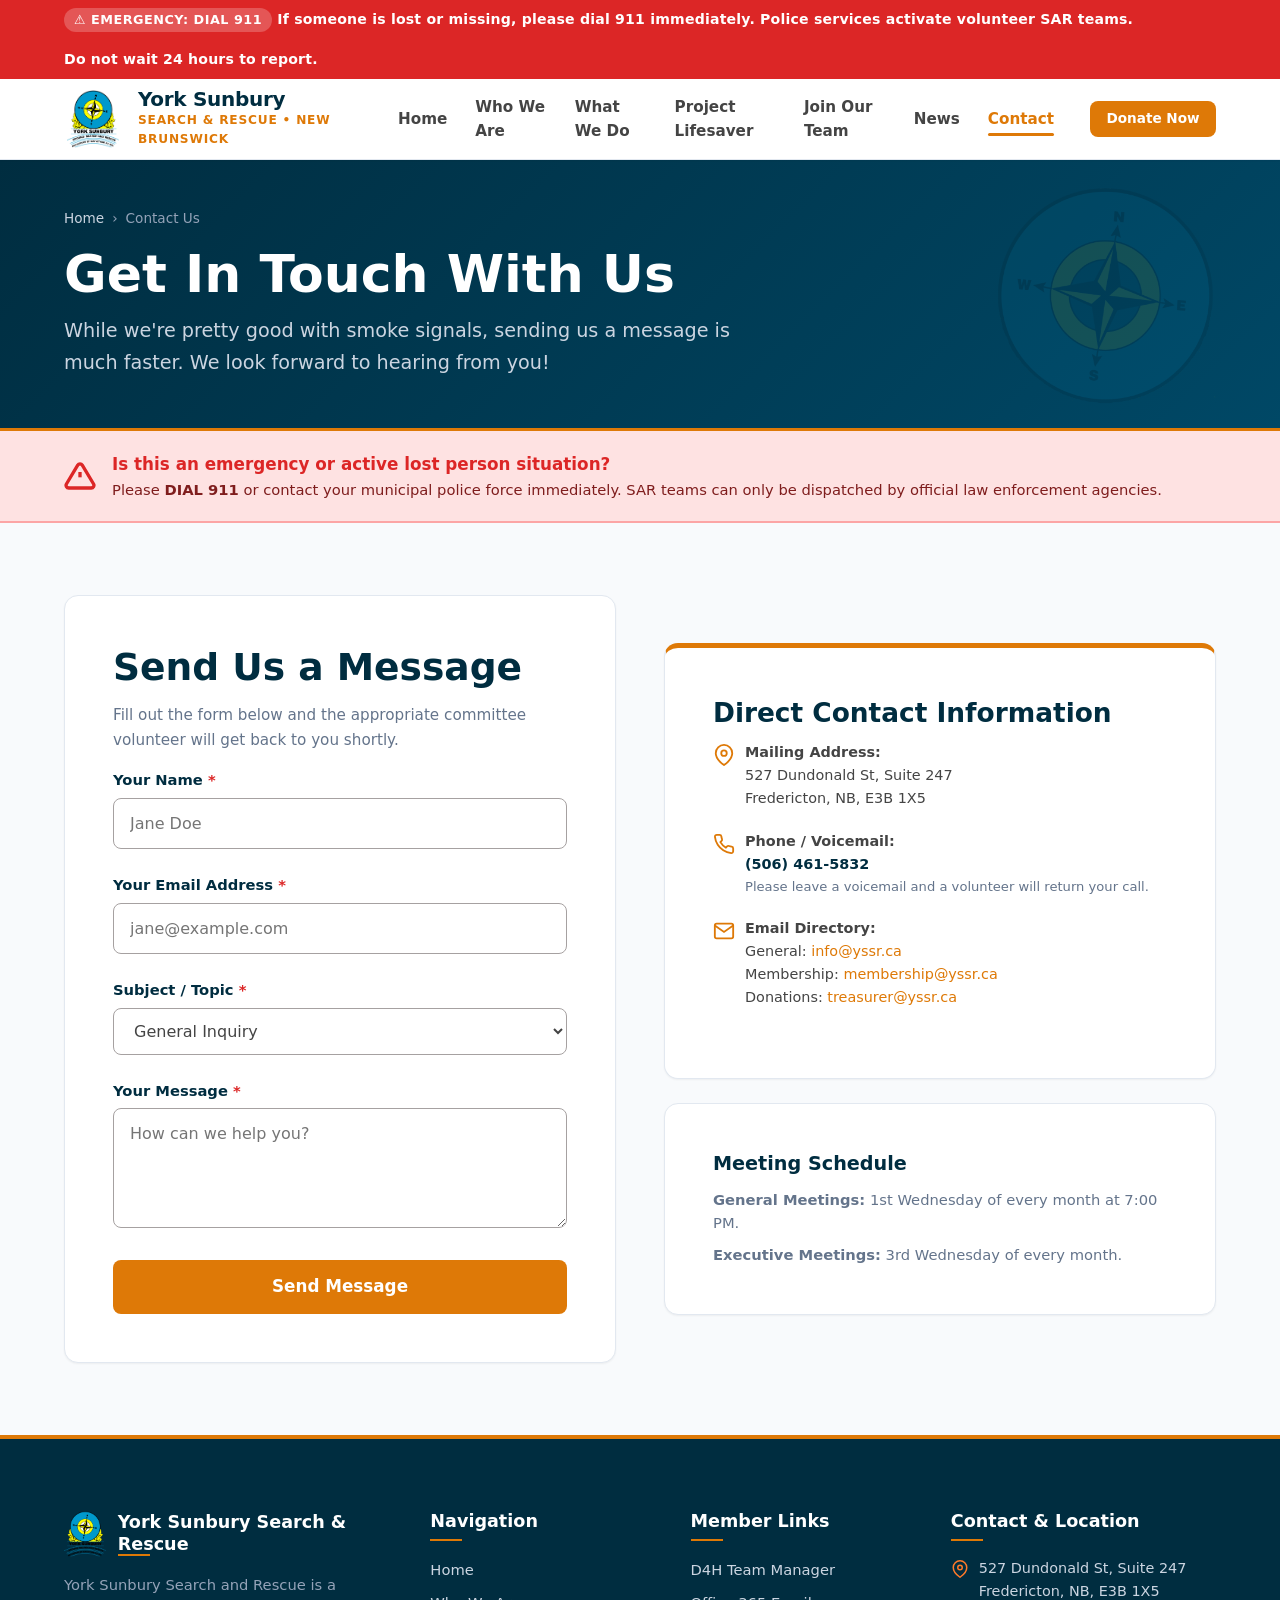
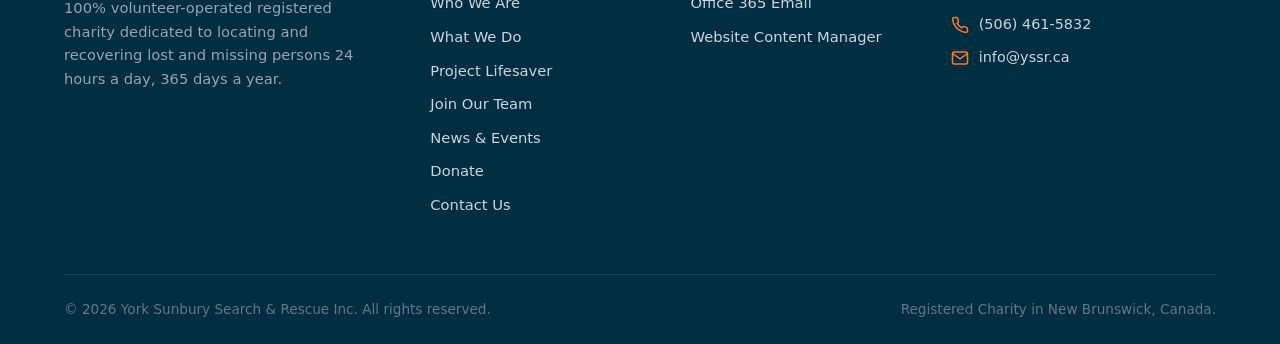
==== contact.html @ ed3f0718 "initial commit" ====
<!DOCTYPE html>
<html lang="en">
<head>
  <meta charset="UTF-8">
  <meta name="viewport" content="width=device-width, initial-scale=1.0">
  <title>Contact Us | York Sunbury Search and Rescue (YSSR)</title>
  <meta name="description" content="Contact York Sunbury Search and Rescue for membership, community presentations, Project Lifesaver inquiries, or general non-emergency questions.">
  <link rel="icon" type="image/svg+xml" href="assets/images/favicon.ico">
  <link rel="stylesheet" href="css/styles.css">
</head>
<body>
  <a href="#main-content" class="skip-to-content">Skip to main content</a>

  <!-- Emergency 911 Bar -->
  <aside class="emergency-banner" aria-label="Emergency Notice" id="emergency-info">
    <div class="container">
      <div>
        <span class="emergency-pill">&#9888; EMERGENCY: DIAL 911</span>
        <span>If someone is lost or missing, please dial 911 immediately. Police services activate volunteer SAR teams.</span>
      </div>
      <div>
        <strong>Do not wait 24 hours to report.</strong>
      </div>
    </div>
  </aside>

  <!-- Main Header & Navigation -->
  <header class="site-header">
    <div class="container header-inner">
      <a href="index.html" class="brand-identity">
        <img src="assets/images/logo.png" alt="York Sunbury Search and Rescue Crest" class="brand-logo-img">
        <div class="brand-titles">
          <span class="brand-name">York Sunbury</span>
          <span class="brand-sub">Search &amp; Rescue • New Brunswick</span>
        </div>
      </a>

      <nav class="main-nav" aria-label="Primary Navigation">
        <button type="button" class="mobile-nav-toggle" id="mobileNavToggle" aria-expanded="false" aria-label="Toggle navigation menu">
          <svg viewBox="0 0 24 24" fill="none" stroke="currentColor" stroke-width="2.5" stroke-linecap="round"><line x1="3" y1="12" x2="21" y2="12"/><line x1="3" y1="6" x2="21" y2="6"/><line x1="3" y1="18" x2="21" y2="18"/></svg>
        </button>

        <ul class="nav-links" id="mainNavLinks">
          <li><a href="index.html">Home</a></li>
          <li><a href="about.html">Who We Are</a></li>
          <li><a href="services.html">What We Do</a></li>
          <li><a href="project-lifesaver.html">Project Lifesaver</a></li>
          <li><a href="join.html">Join Our Team</a></li>
          <li><a href="news.html">News</a></li>
          <li><a href="contact.html" class="active">Contact</a></li>
        </ul>
      </nav>

      <div class="nav-actions">
        <a href="donate.html" class="btn btn-primary btn-sm">Donate Now</a>
      </div>
    </div>
  </header>

  <main id="main-content">
    <section class="page-hero">
      <div class="container">
        <nav class="breadcrumb" aria-label="Breadcrumb">
          <a href="index.html">Home</a> &rsaquo; <span>Contact Us</span>
        </nav>
        <h1>Get In Touch With Us</h1>
        <p class="lead">
          While we're pretty good with smoke signals, sending us a message is much faster. We look forward to hearing from you!
        </p>
      </div>
    </section>

    <!-- Emergency Reminder Banner -->
    <section style="background-color: var(--color-danger-bg); border-bottom: 2px solid #fca5a5; padding: 1.25rem 0;">
      <div class="container" style="display:flex; align-items:center; gap: 1rem;">
        <svg viewBox="0 0 24 24" fill="none" stroke="currentColor" stroke-width="2.5" style="width: 32px; height: 32px; color: var(--color-danger-red); flex-shrink: 0;"><path d="M10.29 3.86L1.82 18a2 2 0 0 0 1.71 3h16.94a2 2 0 0 0 1.71-3L13.71 3.86a2 2 0 0 0-3.42 0z"/><line x1="12" y1="9" x2="12" y2="13"/><line x1="12" y1="17" x2="12.01" y2="17"/></svg>
        <div>
          <strong style="color: var(--color-danger-red); font-size: 1.05rem;">Is this an emergency or active lost person situation?</strong>
          <p style="font-size: 0.92rem; color: #7f1d1d; margin-bottom: 0;">
            Please <strong>DIAL 911</strong> or contact your municipal police force immediately. SAR teams can only be dispatched by official law enforcement agencies.
          </p>
        </div>
      </div>
    </section>

    <!-- Contact Form & Info Grid -->
    <section class="section">
      <div class="container">
        <div class="spotlight-grid">
          <!-- Interactive Form -->
          <div>
            <div class="content-card" style="margin-bottom: 0;">
              <h2>Send Us a Message</h2>
              <p style="color: var(--color-text-muted); font-size: 0.95rem;">
                Fill out the form below and the appropriate committee volunteer will get back to you shortly.
              </p>

              <form id="contactForm" novalidate>
                <div class="form-group">
                  <label for="contactName" class="form-label">Your Name <span style="color: var(--color-danger-red);">*</span></label>
                  <input type="text" id="contactName" class="form-control" required placeholder="Jane Doe">
                </div>

                <div class="form-group">
                  <label for="contactEmail" class="form-label">Your Email Address <span style="color: var(--color-danger-red);">*</span></label>
                  <input type="email" id="contactEmail" class="form-control" required placeholder="jane@example.com">
                </div>

                <div class="form-group">
                  <label for="contactSubject" class="form-label">Subject / Topic <span style="color: var(--color-danger-red);">*</span></label>
                  <select id="contactSubject" class="form-control" required>
                    <option value="General Inquiry">General Inquiry</option>
                    <option value="Membership & Volunteering">Membership &amp; Volunteering</option>
                    <option value="Project Lifesaver">Project Lifesaver</option>
                    <option value="AdventureSmart / School Presentation">AdventureSmart / School Presentation</option>
                    <option value="Donation / Sponsorship">Donation / Corporate Sponsorship</option>
                    <option value="Media & Press">Media &amp; Press</option>
                  </select>
                </div>

                <div class="form-group">
                  <label for="contactMessage" class="form-label">Your Message <span style="color: var(--color-danger-red);">*</span></label>
                  <textarea id="contactMessage" class="form-control" required placeholder="How can we help you?"></textarea>
                </div>

                <button type="submit" class="btn btn-primary btn-lg" style="width: 100%;">
                  Send Message
                </button>

                <div id="formFeedback"></div>
              </form>
            </div>
          </div>

          <!-- Contact Information & Coordinates -->
          <div>
            <div class="content-card" style="border-top: 5px solid var(--color-sar-orange); margin-bottom: 1.5rem;">
              <h3>Direct Contact Information</h3>
              
              <div class="footer-contact-item" style="color: var(--color-text-main); margin-bottom: 1.25rem;">
                <svg viewBox="0 0 24 24" fill="none" stroke="currentColor" stroke-width="2" style="width: 22px; height: 22px; color: var(--color-sar-orange);"><path d="M21 10c0 7-9 13-9 13s-9-6-9-13a9 9 0 0 1 18 0z"/><circle cx="12" cy="10" r="3"/></svg>
                <div>
                  <strong>Mailing Address:</strong>
                  <div>527 Dundonald St, Suite 247</div>
                  <div>Fredericton, NB, E3B 1X5</div>
                </div>
              </div>

              <div class="footer-contact-item" style="color: var(--color-text-main); margin-bottom: 1.25rem;">
                <svg viewBox="0 0 24 24" fill="none" stroke="currentColor" stroke-width="2" style="width: 22px; height: 22px; color: var(--color-sar-orange);"><path d="M22 16.92v3a2 2 0 0 1-2.18 2 19.79 19.79 0 0 1-8.63-3.07 19.5 19.5 0 0 1-6-6 19.79 19.79 0 0 1-3.07-8.67A2 2 0 0 1 4.11 2h3a2 2 0 0 1 2 1.72 12.84 12.84 0 0 0 .7 2.81 2 2 0 0 1-.45 2.11L8.09 9.91a16 16 0 0 0 6 6l1.27-1.27a2 2 0 0 1 2.11-.45 12.84 12.84 0 0 0 2.81.7A2 2 0 0 1 22 16.92z"/></svg>
                <div>
                  <strong>Phone / Voicemail:</strong>
                  <div><a href="tel:5064615832" style="color: var(--color-navy-dark); font-weight: 700;">(506) 461-5832</a></div>
                  <div style="font-size: 0.82rem; color: var(--color-text-muted);">Please leave a voicemail and a volunteer will return your call.</div>
                </div>
              </div>

              <div class="footer-contact-item" style="color: var(--color-text-main); margin-bottom: 1.25rem;">
                <svg viewBox="0 0 24 24" fill="none" stroke="currentColor" stroke-width="2" style="width: 22px; height: 22px; color: var(--color-sar-orange);"><path d="M4 4h16c1.1 0 2 .9 2 2v12c0 1.1-.9 2-2 2H4c-1.1 0-2-.9-2-2V6c0-1.1.9-2 2-2z"/><polyline points="22,6 12,13 2,6"/></svg>
                <div>
                  <strong>Email Directory:</strong>
                  <div>General: <a href="mailto:info@yssr.ca">info@yssr.ca</a></div>
                  <div>Membership: <a href="mailto:membership@yssr.ca">membership@yssr.ca</a></div>
                  <div>Donations: <a href="mailto:treasurer@yssr.ca">treasurer@yssr.ca</a></div>
                </div>
              </div>
            </div>

            <!-- Team Meetings Box -->
            <div class="content-card" style="margin-bottom: 0;">
              <h4>Meeting Schedule</h4>
              <p style="font-size:0.92rem; color:var(--color-text-muted); margin-bottom:0.5rem;">
                <strong>General Meetings:</strong> 1st Wednesday of every month at 7:00 PM.
              </p>
              <p style="font-size:0.92rem; color:var(--color-text-muted); margin-bottom:0;">
                <strong>Executive Meetings:</strong> 3rd Wednesday of every month.
              </p>
            </div>
          </div>
        </div>
      </div>
    </section>
  </main>

  <!-- Site Footer -->
  <footer class="site-footer">
    <div class="container">
      <div class="footer-grid">
        <div class="footer-col">
          <div style="display:flex; align-items:center; gap: 12px; margin-bottom: 1rem;">
            <img src="assets/images/logo.png" alt="YSSR" style="width: 46px; height: 46px; object-fit: contain;">
            <h4 style="margin: 0; padding: 0;">York Sunbury Search & Rescue</h4>
          </div>
          <p class="footer-brand-bio">
            York Sunbury Search and Rescue is a 100% volunteer-operated registered charity dedicated to locating and recovering lost and missing persons 24 hours a day, 365 days a year.
          </p>
        </div>

        <div class="footer-col">
          <h4>Navigation</h4>
          <ul>
            <li><a href="index.html">Home</a></li>
            <li><a href="about.html">Who We Are</a></li>
            <li><a href="services.html">What We Do</a></li>
            <li><a href="project-lifesaver.html">Project Lifesaver</a></li>
            <li><a href="join.html">Join Our Team</a></li>
            <li><a href="news.html">News &amp; Events</a></li>
            <li><a href="donate.html">Donate</a></li>
            <li><a href="contact.html">Contact Us</a></li>
          </ul>
        </div>

        <div class="footer-col">
          <h4>Member Links</h4>
          <ul>
            <li><a href="https://yorksunbury.team-manager.ca.d4h.com/dashboard" target="_blank" rel="noopener">D4H Team Manager</a></li>
            <li><a href="https://outlook.office.com/" target="_blank" rel="noopener">Office 365 Email</a></li>
            <li><a href="admin.html">Website Content Manager</a></li>
          </ul>
        </div>

        <div class="footer-col">
          <h4>Contact &amp; Location</h4>
          <div class="footer-contact-item">
            <svg viewBox="0 0 24 24" fill="none" stroke="currentColor" stroke-width="2"><path d="M21 10c0 7-9 13-9 13s-9-6-9-13a9 9 0 0 1 18 0z"/><circle cx="12" cy="10" r="3"/></svg>
            <span>527 Dundonald St, Suite 247<br>Fredericton, NB, E3B 1X5</span>
          </div>
          <div class="footer-contact-item">
            <svg viewBox="0 0 24 24" fill="none" stroke="currentColor" stroke-width="2"><path d="M22 16.92v3a2 2 0 0 1-2.18 2 19.79 19.79 0 0 1-8.63-3.07 19.5 19.5 0 0 1-6-6 19.79 19.79 0 0 1-3.07-8.67A2 2 0 0 1 4.11 2h3a2 2 0 0 1 2 1.72 12.84 12.84 0 0 0 .7 2.81 2 2 0 0 1-.45 2.11L8.09 9.91a16 16 0 0 0 6 6l1.27-1.27a2 2 0 0 1 2.11-.45 12.84 12.84 0 0 0 2.81.7A2 2 0 0 1 22 16.92z"/></svg>
            <span>(506) 461-5832</span>
          </div>
          <div class="footer-contact-item">
            <svg viewBox="0 0 24 24" fill="none" stroke="currentColor" stroke-width="2"><path d="M4 4h16c1.1 0 2 .9 2 2v12c0 1.1-.9 2-2 2H4c-1.1 0-2-.9-2-2V6c0-1.1.9-2 2-2z"/><polyline points="22,6 12,13 2,6"/></svg>
            <span>info@yssr.ca</span>
          </div>
        </div>
      </div>

      <div class="footer-bottom">
        <div>&copy; 2026 York Sunbury Search &amp; Rescue Inc. All rights reserved.</div>
        <div>Registered Charity in New Brunswick, Canada.</div>
      </div>
    </div>
  </footer>

  <script src="js/data-loader.js"></script>
  <script src="js/main.js"></script>
</body>
</html>
---- css/styles.css ----
/* ==========================================================================
   York Sunbury Search and Rescue (YSSR) - Master Stylesheet
   Modern, accessible, fast, and responsive stylesheet
   ========================================================================== */

:root {
  /* Official YSSR Brand Color Palette */
  --color-primary-navy: #004866;       /* Official Dark Teal / Deep Navy */
  --color-navy-dark: #002d40;          /* Deep rich background navy */
  --color-navy-medium: #004866;        /* Official primary */
  --color-navy-light: #0090cc;         /* Official Bright SAR Blue */
  
  --color-sar-blue: #0090cc;           /* Official SAR Blue */
  --color-sar-blue-hover: #007bb0;     /* Blue Hover */
  --color-sar-blue-light: #e6f6fc;     /* Soft Blue Tint */
  --color-sar-teal-dark: #004866;      /* Official Deep Teal */

  --color-sar-orange: #de7907;         /* Official YSSR Warm Safety Orange */
  --color-sar-orange-hover: #be6504;   /* Deep Orange Hover */
  --color-sar-orange-light: #fef5ea;   /* Warm Orange Tint */
  --color-sar-orange-bright: #de7907;  /* Official Warm Orange */

  --color-gold: #ffff00;               /* Official Hi-Vis Rescue Yellow */
  --color-gold-light: #fffde6;         /* Soft Yellow Tint */

  --color-forest: #15803d;             /* AdventureSmart / Nature Accent */
  --color-forest-light: #dcfce7;

  --color-danger-red: #dc2626;         /* Emergency 911 Red */
  --color-danger-bg: #fee2e2;

  /* Official Neutrals */
  --color-white: #ffffff;              /* Official White */
  --color-black: #000000;              /* Official Black */
  --color-charcoal: #444444;           /* Official Dark Charcoal Grey */
  --color-silver: #a6a1a1;             /* Official Silver / Muted Slate */

  --color-bg-light: #f8fafc;
  --color-bg-alt: #f1f4f6;
  --color-border: #e2e8f0;
  --color-border-dark: #a6a1a1;

  --color-text-main: #444444;          /* Official Charcoal Text */
  --color-text-muted: #64748b;
  --color-text-light: #a6a1a1;         /* Official Silver Text */
  --color-text-inverse: #ffffff;

  /* Typography */
  --font-family-base: system-ui, -apple-system, BlinkMacSystemFont, 'Segoe UI', Roboto, Helvetica, Arial, sans-serif;
  --font-family-heading: system-ui, -apple-system, BlinkMacSystemFont, 'Segoe UI', Roboto, Helvetica, Arial, sans-serif;

  /* Spacing */
  --space-xxs: 0.25rem;
  --space-xs: 0.5rem;
  --space-sm: 0.75rem;
  --space-md: 1rem;
  --space-lg: 1.5rem;
  --space-xl: 2rem;
  --space-2xl: 3rem;
  --space-3xl: 4.5rem;

  /* Borders & Shadows */
  --radius-sm: 4px;
  --radius-md: 8px;
  --radius-lg: 14px;
  --radius-xl: 20px;
  --radius-full: 9999px;

  --shadow-sm: 0 1px 2px 0 rgba(0, 0, 0, 0.05);
  --shadow-md: 0 4px 6px -1px rgba(0, 0, 0, 0.08), 0 2px 4px -2px rgba(0, 0, 0, 0.05);
  --shadow-lg: 0 10px 15px -3px rgba(0, 0, 0, 0.1), 0 4px 6px -4px rgba(0, 0, 0, 0.05);
  --shadow-xl: 0 20px 25px -5px rgba(0, 0, 0, 0.12), 0 8px 10px -6px rgba(0, 0, 0, 0.04);

  --max-content-width: 1200px;
  --transition-normal: 0.25s cubic-bezier(0.16, 1, 0.3, 1);
}

/* Base Reset & Typography */
*, *::before, *::after {
  box-sizing: border-box;
  margin: 0;
  padding: 0;
}

html {
  font-size: 16px;
  scroll-behavior: smooth;
  scroll-padding-top: 80px;
}

body {
  font-family: var(--font-family-base);
  color: var(--color-text-main);
  background-color: var(--color-bg-light);
  line-height: 1.6;
  -webkit-font-smoothing: antialiased;
}

img, svg {
  display: block;
  max-width: 100%;
}

a {
  color: var(--color-sar-orange);
  text-decoration: none;
  transition: color var(--transition-normal);
}

a:hover, a:focus-visible {
  color: var(--color-sar-orange-hover);
  text-decoration: underline;
}

button, input, textarea, select {
  font: inherit;
}

h1, h2, h3, h4, h5, h6 {
  font-family: var(--font-family-heading);
  color: var(--color-navy-dark);
  line-height: 1.25;
  font-weight: 800;
  margin-bottom: var(--space-sm);
}

h1 { font-size: clamp(2rem, 4vw + 1rem, 3.25rem); }
h2 { font-size: clamp(1.75rem, 3vw + 0.5rem, 2.35rem); }
h3 { font-size: clamp(1.35rem, 2vw + 0.5rem, 1.65rem); }
h4 { font-size: 1.2rem; }

p {
  margin-bottom: var(--space-md);
}

p.lead {
  font-size: 1.2rem;
  line-height: 1.7;
  color: var(--color-text-muted);
}

ul, ol {
  margin-bottom: var(--space-md);
  padding-left: var(--space-xl);
}

/* Accessibility Skip Link */
.skip-to-content {
  position: absolute;
  top: -100px;
  left: var(--space-md);
  background: var(--color-sar-orange);
  color: #fff;
  padding: var(--space-xs) var(--space-md);
  z-index: 9999;
  border-radius: var(--radius-sm);
  font-weight: 700;
  transition: top 0.2s ease;
}

.skip-to-content:focus {
  top: var(--space-md);
}

/* Layout Container */
.container {
  width: 100%;
  max-width: var(--max-content-width);
  margin-left: auto;
  margin-right: auto;
  padding-left: var(--space-lg);
  padding-right: var(--space-lg);
}

.container-narrow {
  max-width: 860px;
}

/* Top Emergency Bar */
.emergency-banner {
  background-color: var(--color-danger-red);
  color: #ffffff;
  padding: var(--space-xs) var(--space-md);
  font-size: 0.88rem;
  font-weight: 600;
  letter-spacing: 0.2px;
}

.emergency-banner .container {
  display: flex;
  align-items: center;
  justify-content: space-between;
  gap: var(--space-md);
  flex-wrap: wrap;
}

.emergency-banner a {
  color: #ffffff;
  text-decoration: underline;
  font-weight: 800;
}

.emergency-banner a:hover {
  opacity: 0.9;
}

.emergency-pill {
  display: inline-flex;
  align-items: center;
  gap: 6px;
  background-color: rgba(255, 255, 255, 0.22);
  padding: 2px 10px;
  border-radius: var(--radius-full);
  font-size: 0.8rem;
  text-transform: uppercase;
  letter-spacing: 0.5px;
}

/* Announcement Top Ticker */
.recruitment-ticker {
  background-color: var(--color-navy-dark);
  color: #ffffff;
  border-bottom: 1px solid rgba(255, 255, 255, 0.1);
  padding: 6px var(--space-md);
  font-size: 0.85rem;
}

.recruitment-ticker .container {
  display: flex;
  align-items: center;
  justify-content: space-between;
  gap: var(--space-md);
}

.badge-tag {
  display: inline-block;
  background-color: var(--color-sar-orange);
  color: #ffffff;
  font-weight: 800;
  font-size: 0.72rem;
  padding: 2px 8px;
  border-radius: var(--radius-sm);
  text-transform: uppercase;
  margin-right: var(--space-xs);
}

.member-links-quick {
  display: flex;
  align-items: center;
  gap: var(--space-md);
  font-size: 0.8rem;
}

.member-links-quick a {
  color: var(--color-text-light);
  display: inline-flex;
  align-items: center;
  gap: 4px;
}

.member-links-quick a:hover {
  color: #ffffff;
  text-decoration: none;
}

/* Site Navigation Header */
.site-header {
  position: sticky;
  top: 0;
  background-color: #ffffff;
  border-bottom: 1px solid var(--color-border);
  box-shadow: var(--shadow-sm);
  z-index: 1000;
}

.header-inner {
  display: flex;
  align-items: center;
  justify-content: space-between;
  min-height: 80px;
  gap: var(--space-lg);
}

.brand-identity {
  display: flex;
  align-items: center;
  gap: var(--space-md);
  text-decoration: none !important;
}

.brand-logo-img {
  width: 58px;
  height: 58px;
  object-fit: contain;
  flex-shrink: 0;
  transition: transform 0.3s ease;
}

.brand-identity:hover .brand-logo-img {
  transform: scale(1.05);
}

.brand-titles {
  display: flex;
  flex-direction: column;
}

.brand-name {
  font-size: 1.25rem;
  font-weight: 900;
  color: var(--color-navy-dark);
  line-height: 1.15;
  letter-spacing: -0.3px;
}

.brand-sub {
  font-size: 0.76rem;
  font-weight: 700;
  color: var(--color-sar-orange);
  letter-spacing: 0.8px;
  text-transform: uppercase;
}

/* Nav Menu */
.main-nav {
  display: flex;
  align-items: center;
  gap: var(--space-xs);
}

.nav-links {
  list-style: none;
  display: flex;
  align-items: center;
  gap: 4px;
  margin: 0;
  padding: 0;
}

.nav-links li a {
  display: inline-block;
  padding: var(--space-xs) var(--space-sm);
  color: var(--color-text-main);
  font-weight: 700;
  font-size: 0.95rem;
  border-radius: var(--radius-md);
  transition: all var(--transition-normal);
  text-decoration: none;
}

.nav-links li a:hover,
.nav-links li a:focus-visible {
  color: var(--color-sar-orange);
  background-color: var(--color-sar-orange-light);
}

.nav-links li a.active {
  color: var(--color-sar-orange);
  font-weight: 800;
  position: relative;
}

.nav-links li a.active::after {
  content: '';
  display: block;
  height: 3px;
  background-color: var(--color-sar-orange);
  width: 100%;
  margin: 2px auto -5px auto;
  border-radius: var(--radius-full);
}

/* Header Action Buttons */
.nav-actions {
  display: flex;
  align-items: center;
  gap: var(--space-sm);
}

/* Button Component Library */
.btn {
  display: inline-flex;
  align-items: center;
  justify-content: center;
  gap: var(--space-xs);
  padding: 0.65rem 1.35rem;
  border-radius: var(--radius-md);
  font-weight: 700;
  font-size: 0.95rem;
  line-height: 1.25;
  text-align: center;
  cursor: pointer;
  border: 2px solid transparent;
  transition: all var(--transition-normal);
  text-decoration: none !important;
  white-space: nowrap;
}

.btn-sm {
  padding: 0.45rem 0.9rem;
  font-size: 0.85rem;
}

.btn-lg {
  padding: 0.9rem 1.85rem;
  font-size: 1.05rem;
}

.btn-primary {
  background-color: var(--color-sar-orange);
  color: #ffffff !important;
}

.btn-primary:hover, .btn-primary:focus-visible {
  background-color: var(--color-sar-orange-hover);
  box-shadow: 0 4px 12px rgba(224, 78, 0, 0.35);
  transform: translateY(-1px);
}

.btn-navy {
  background-color: var(--color-primary-navy);
  color: #ffffff !important;
}

.btn-navy:hover, .btn-navy:focus-visible {
  background-color: var(--color-sar-blue);
  box-shadow: 0 4px 12px rgba(0, 72, 102, 0.35);
  transform: translateY(-1px);
}

.btn-blue {
  background-color: var(--color-sar-blue);
  color: #ffffff !important;
}

.btn-blue:hover, .btn-blue:focus-visible {
  background-color: var(--color-sar-blue-hover);
  box-shadow: 0 4px 12px rgba(0, 144, 204, 0.35);
  transform: translateY(-1px);
}

.btn-outline-white {
  background-color: transparent;
  border-color: #ffffff;
  color: #ffffff !important;
}

.btn-outline-white:hover {
  background-color: #ffffff;
  color: var(--color-navy-dark) !important;
}

.btn-outline-navy {
  background-color: transparent;
  border-color: var(--color-primary-navy);
  color: var(--color-primary-navy) !important;
}

.btn-outline-navy:hover {
  background-color: var(--color-primary-navy);
  color: #ffffff !important;
}

.btn-secondary {
  background-color: var(--color-bg-alt);
  border-color: var(--color-border);
  color: var(--color-text-main) !important;
}

.btn-secondary:hover {
  background-color: var(--color-border);
}

/* Mobile Nav Toggle */
.mobile-nav-toggle {
  display: none;
  background: none;
  border: none;
  cursor: pointer;
  padding: var(--space-xs);
  color: var(--color-navy-dark);
}

.mobile-nav-toggle svg {
  width: 28px;
  height: 28px;
}

/* Hero Section */
.hero-section {
  position: relative;
  background: linear-gradient(135deg, rgba(0, 45, 64, 0.96) 0%, rgba(0, 72, 102, 0.92) 100%);
  color: #ffffff;
  padding: var(--space-3xl) 0 var(--space-2xl) 0;
  overflow: hidden;
}

/* Watermark Compass in Background */
.hero-section::before {
  content: '';
  position: absolute;
  top: 50%;
  right: -5%;
  transform: translateY(-50%);
  width: 580px;
  height: 580px;
  background-image: url('../assets/images/compass.png');
  background-repeat: no-repeat;
  background-position: center;
  background-size: contain;
  opacity: 0.10;
  pointer-events: none;
  z-index: 1;
}

.hero-inner {
  position: relative;
  z-index: 2;
  display: grid;
  grid-template-columns: 1.25fr 0.75fr;
  align-items: center;
  gap: var(--space-2xl);
}

.hero-eyebrow {
  display: inline-flex;
  align-items: center;
  gap: var(--space-xs);
  background-color: rgba(222, 121, 7, 0.22);
  border: 1px solid var(--color-sar-orange);
  color: #ffaa42;
  font-size: 0.85rem;
  font-weight: 800;
  padding: 4px 14px;
  border-radius: var(--radius-full);
  margin-bottom: var(--space-md);
  text-transform: uppercase;
  letter-spacing: 1px;
}

.hero-title {
  color: #ffffff;
  margin-bottom: var(--space-md);
  letter-spacing: -0.5px;
}

.hero-title span {
  color: var(--color-sar-orange);
}

.hero-desc {
  font-size: 1.25rem;
  line-height: 1.7;
  color: #e2e8f0;
  margin-bottom: var(--space-xl);
  max-width: 600px;
}

.hero-actions {
  display: flex;
  flex-wrap: wrap;
  gap: var(--space-md);
  margin-bottom: var(--space-xl);
}

.hero-trust-badges {
  display: flex;
  flex-wrap: wrap;
  align-items: center;
  gap: var(--space-lg);
  padding-top: var(--space-md);
  border-top: 1px solid rgba(255, 255, 255, 0.18);
  font-size: 0.88rem;
  color: var(--color-silver);
}

.trust-item {
  display: flex;
  align-items: center;
  gap: 8px;
}

.trust-item svg {
  width: 18px;
  height: 18px;
  color: var(--color-sar-orange);
}

/* Hero Badge Card */
.hero-card {
  position: relative;
  background: rgba(255, 255, 255, 0.06);
  backdrop-filter: blur(10px);
  border: 1px solid rgba(255, 255, 255, 0.2);
  border-radius: var(--radius-lg);
  padding: var(--space-xl);
  text-align: center;
  box-shadow: var(--shadow-xl);
}

.hero-emblem {
  width: 170px;
  height: 170px;
  object-fit: contain;
  margin: 0 auto var(--space-md) auto;
  filter: drop-shadow(0 10px 18px rgba(0,0,0,0.45));
}

.hero-card h3 {
  color: #ffffff;
  font-size: 1.35rem;
  margin-bottom: var(--space-xs);
}

.hero-card p {
  color: var(--color-silver);
  font-size: 0.92rem;
  margin-bottom: var(--space-md);
}

.hero-card-stats {
  display: grid;
  grid-template-columns: 1fr 1fr;
  gap: var(--space-sm);
  background: rgba(0, 0, 0, 0.35);
  padding: var(--space-sm);
  border-radius: var(--radius-md);
}

.stat-item-mini strong {
  display: block;
  font-size: 1.3rem;
  color: var(--color-sar-orange);
  font-weight: 800;
}

.stat-item-mini span {
  font-size: 0.75rem;
  color: #cbd5e1;
  text-transform: uppercase;
}

/* Metrics Banner / Stats Bar */
.metrics-bar {
  background-color: #ffffff;
  border-bottom: 1px solid var(--color-border);
  padding: var(--space-xl) 0;
  box-shadow: var(--shadow-sm);
}

.metrics-grid {
  display: grid;
  grid-template-columns: repeat(4, 1fr);
  gap: var(--space-lg);
}

.metric-card {
  text-align: center;
  padding: var(--space-md);
  border-right: 1px solid var(--color-border);
}

.metric-card:last-child {
  border-right: none;
}

.metric-number {
  font-size: clamp(2rem, 3vw, 2.75rem);
  font-weight: 900;
  color: var(--color-sar-orange);
  line-height: 1.1;
  margin-bottom: 4px;
}

.metric-label {
  font-size: 1.05rem;
  font-weight: 800;
  color: var(--color-navy-dark);
  margin-bottom: 4px;
}

.metric-detail {
  font-size: 0.85rem;
  color: var(--color-text-muted);
}

/* Sections Global */
.section {
  padding: var(--space-3xl) 0;
}

.section-alt {
  background-color: var(--color-bg-alt);
}

.section-navy {
  background-color: var(--color-primary-navy);
  color: #ffffff;
}

.section-navy h2, .section-navy h3 {
  color: #ffffff;
}

.section-header {
  text-align: center;
  max-width: 760px;
  margin: 0 auto var(--space-2xl) auto;
}

.section-tag {
  display: inline-block;
  color: var(--color-sar-orange);
  font-weight: 800;
  font-size: 0.85rem;
  text-transform: uppercase;
  letter-spacing: 1.5px;
  margin-bottom: var(--space-xs);
}

.section-desc {
  font-size: 1.15rem;
  color: var(--color-text-muted);
}

.section-navy .section-desc {
  color: #cbd5e1;
}

/* Pillars / Services Grid */
.pillars-grid {
  display: grid;
  grid-template-columns: repeat(auto-fit, minmax(260px, 1fr));
  gap: var(--space-xl);
}

.pillar-card {
  background: #ffffff;
  border: 1px solid var(--color-border);
  border-radius: var(--radius-lg);
  padding: var(--space-xl);
  transition: all var(--transition-normal);
  display: flex;
  flex-direction: column;
}

.pillar-card:hover {
  transform: translateY(-5px);
  box-shadow: var(--shadow-lg);
  border-color: var(--color-sar-orange);
}

.pillar-icon-box {
  width: 58px;
  height: 58px;
  border-radius: var(--radius-md);
  background-color: var(--color-sar-orange-light);
  color: var(--color-sar-orange);
  display: flex;
  align-items: center;
  justify-content: center;
  margin-bottom: var(--space-lg);
}

.pillar-icon-box svg {
  width: 30px;
  height: 30px;
}

.pillar-card h3 {
  font-size: 1.35rem;
  margin-bottom: var(--space-sm);
}

.pillar-card p {
  color: var(--color-text-muted);
  font-size: 0.98rem;
  flex-grow: 1;
}

.card-link {
  display: inline-flex;
  align-items: center;
  gap: 6px;
  font-weight: 800;
  font-size: 0.95rem;
  color: var(--color-sar-orange);
  margin-top: var(--space-sm);
}

.card-link svg {
  width: 16px;
  height: 16px;
  transition: transform 0.2s ease;
}

.card-link:hover svg {
  transform: translateX(4px);
}

/* News Cards Grid */
.news-grid {
  display: grid;
  grid-template-columns: repeat(auto-fit, minmax(320px, 1fr));
  gap: var(--space-xl);
}

.news-card {
  background: #ffffff;
  border: 1px solid var(--color-border);
  border-radius: var(--radius-lg);
  overflow: hidden;
  display: flex;
  flex-direction: column;
  transition: all var(--transition-normal);
}

.news-card:hover {
  transform: translateY(-4px);
  box-shadow: var(--shadow-md);
  border-color: var(--color-border-dark);
}

.news-card-badge-wrap {
  padding: var(--space-lg) var(--space-lg) 0 var(--space-lg);
  display: flex;
  justify-content: space-between;
  align-items: center;
}

.news-category-badge {
  background-color: var(--color-sar-orange-light);
  color: var(--color-sar-orange);
  font-size: 0.75rem;
  font-weight: 800;
  text-transform: uppercase;
  padding: 3px 10px;
  border-radius: var(--radius-full);
}

.news-date {
  font-size: 0.85rem;
  color: var(--color-text-light);
  font-weight: 600;
}

.news-card-body {
  padding: var(--space-md) var(--space-lg) var(--space-lg) var(--space-lg);
  display: flex;
  flex-direction: column;
  flex-grow: 1;
}

.news-card-title {
  font-size: 1.25rem;
  line-height: 1.35;
  margin-bottom: var(--space-xs);
  color: var(--color-navy-dark);
}

.news-card-excerpt {
  color: var(--color-text-muted);
  font-size: 0.95rem;
  line-height: 1.55;
  margin-bottom: var(--space-md);
  flex-grow: 1;
}

/* Endorsement / Police Quote Banner */
.endorsement-box {
  background: linear-gradient(135deg, var(--color-navy-dark) 0%, var(--color-navy-medium) 100%);
  color: #ffffff;
  border-radius: var(--radius-xl);
  padding: var(--space-2xl);
  position: relative;
  overflow: hidden;
}

.endorsement-quote {
  font-size: 1.25rem;
  font-style: italic;
  line-height: 1.7;
  color: #f1f5f9;
  margin-bottom: var(--space-lg);
  position: relative;
  z-index: 2;
}

.endorsement-author {
  display: flex;
  align-items: center;
  gap: var(--space-md);
}

.author-badge {
  width: 52px;
  height: 52px;
  border-radius: var(--radius-full);
  background-color: var(--color-sar-orange);
  color: #ffffff;
  display: flex;
  align-items: center;
  justify-content: center;
  font-weight: 900;
  font-size: 1.2rem;
}

.author-info strong {
  display: block;
  font-size: 1.1rem;
  color: #ffffff;
}

.author-info span {
  font-size: 0.88rem;
  color: #94a3b8;
}

/* Project Lifesaver Feature Spotlight */
.spotlight-grid {
  display: grid;
  grid-template-columns: 1fr 1fr;
  align-items: center;
  gap: var(--space-2xl);
}

.spotlight-content h3 {
  font-size: 2rem;
  margin-bottom: var(--space-md);
}

.feature-list {
  list-style: none;
  padding: 0;
  margin: var(--space-lg) 0;
}

.feature-list li {
  display: flex;
  align-items: flex-start;
  gap: var(--space-sm);
  margin-bottom: var(--space-sm);
  font-size: 1rem;
}

.feature-list li svg {
  width: 20px;
  height: 20px;
  color: var(--color-forest);
  flex-shrink: 0;
  margin-top: 3px;
}

.spotlight-card {
  background: #ffffff;
  border: 1px solid var(--color-border);
  border-radius: var(--radius-xl);
  padding: var(--space-2xl);
  box-shadow: var(--shadow-lg);
  border-top: 6px solid var(--color-sar-orange);
}

/* FAQ Accordion */
.faq-accordion {
  max-width: 860px;
  margin: 0 auto;
}

.faq-item {
  background: #ffffff;
  border: 1px solid var(--color-border);
  border-radius: var(--radius-md);
  margin-bottom: var(--space-sm);
  overflow: hidden;
  transition: border-color 0.2s ease;
}

.faq-item:hover {
  border-color: var(--color-border-dark);
}

.faq-question {
  width: 100%;
  display: flex;
  align-items: center;
  justify-content: space-between;
  padding: var(--space-lg);
  background: none;
  border: none;
  text-align: left;
  font-size: 1.05rem;
  font-weight: 800;
  color: var(--color-navy-dark);
  cursor: pointer;
  gap: var(--space-md);
}

.faq-icon {
  width: 24px;
  height: 24px;
  flex-shrink: 0;
  transition: transform 0.25s ease;
  color: var(--color-sar-orange);
}

.faq-item.open .faq-icon {
  transform: rotate(180deg);
}

.faq-answer {
  display: none;
  padding: 0 var(--space-lg) var(--space-lg) var(--space-lg);
  color: var(--color-text-main);
  line-height: 1.65;
  border-top: 1px solid transparent;
}

.faq-item.open .faq-answer {
  display: block;
}

/* Team Grid */
.team-grid {
  display: grid;
  grid-template-columns: repeat(auto-fill, minmax(260px, 1fr));
  gap: var(--space-xl);
}

.team-card {
  background: #ffffff;
  border: 1px solid var(--color-border);
  border-radius: var(--radius-lg);
  padding: var(--space-lg);
  text-align: center;
  transition: all var(--transition-normal);
}

.team-card:hover {
  transform: translateY(-4px);
  box-shadow: var(--shadow-md);
  border-color: var(--color-sar-orange);
}

.team-avatar {
  width: 80px;
  height: 80px;
  border-radius: var(--radius-full);
  background: linear-gradient(135deg, var(--color-navy-medium), var(--color-navy-dark));
  color: #ffffff;
  display: flex;
  align-items: center;
  justify-content: center;
  font-size: 1.5rem;
  font-weight: 900;
  margin: 0 auto var(--space-md) auto;
  border: 3px solid var(--color-sar-orange-light);
}

.team-name {
  font-size: 1.15rem;
  margin-bottom: 2px;
}

.team-role {
  font-size: 0.88rem;
  font-weight: 700;
  color: var(--color-sar-orange);
  margin-bottom: var(--space-sm);
  text-transform: uppercase;
  letter-spacing: 0.5px;
}

.team-bio {
  font-size: 0.88rem;
  color: var(--color-text-muted);
  line-height: 1.5;
  margin-bottom: 0;
}

/* Forms & Inputs */
.form-group {
  margin-bottom: var(--space-lg);
}

.form-label {
  display: block;
  font-weight: 700;
  font-size: 0.92rem;
  margin-bottom: 6px;
  color: var(--color-navy-dark);
}

.form-control {
  width: 100%;
  padding: 0.75rem 1rem;
  border: 1.5px solid var(--color-border-dark);
  border-radius: var(--radius-md);
  background: #ffffff;
  color: var(--color-text-main);
  transition: border-color 0.2s ease, box-shadow 0.2s ease;
}

.form-control:focus {
  outline: none;
  border-color: var(--color-sar-orange);
  box-shadow: 0 0 0 3px rgba(224, 78, 0, 0.15);
}

textarea.form-control {
  resize: vertical;
  min-height: 120px;
}

/* CTA Callout Banner */
.cta-banner {
  background: linear-gradient(135deg, var(--color-sar-orange) 0%, #d44300 100%);
  color: #ffffff;
  padding: var(--space-2xl) 0;
  border-radius: var(--radius-xl);
  text-align: center;
  margin: var(--space-2xl) 0;
}

.cta-banner h2 {
  color: #ffffff;
  margin-bottom: var(--space-sm);
}

.cta-banner p {
  font-size: 1.15rem;
  max-width: 600px;
  margin: 0 auto var(--space-lg) auto;
  opacity: 0.95;
}

/* Footer */
.site-footer {
  background-color: var(--color-navy-dark);
  color: #cbd5e1;
  padding: var(--space-3xl) 0 var(--space-lg) 0;
  border-top: 4px solid var(--color-sar-orange);
}

.footer-grid {
  display: grid;
  grid-template-columns: 1.5fr 1fr 1fr 1.25fr;
  gap: var(--space-2xl);
  margin-bottom: var(--space-2xl);
}

.footer-col h4 {
  color: #ffffff;
  font-size: 1.1rem;
  margin-bottom: var(--space-md);
  position: relative;
  padding-bottom: 8px;
}

.footer-col h4::after {
  content: '';
  position: absolute;
  bottom: 0;
  left: 0;
  width: 32px;
  height: 2px;
  background-color: var(--color-sar-orange);
}

.footer-col ul {
  list-style: none;
  padding: 0;
  margin: 0;
}

.footer-col ul li {
  margin-bottom: 8px;
}

.footer-col ul li a {
  color: #cbd5e1;
  font-size: 0.92rem;
  transition: color 0.2s ease;
}

.footer-col ul li a:hover {
  color: #ffffff;
  text-decoration: underline;
}

.footer-brand-bio {
  font-size: 0.92rem;
  line-height: 1.6;
  color: #94a3b8;
  margin-top: var(--space-sm);
}

.footer-contact-item {
  display: flex;
  align-items: flex-start;
  gap: 10px;
  margin-bottom: 10px;
  font-size: 0.9rem;
}

.footer-contact-item svg {
  width: 18px;
  height: 18px;
  color: #ff7a29;
  flex-shrink: 0;
  margin-top: 3px;
}

.social-links {
  display: flex;
  gap: var(--space-sm);
  margin-top: var(--space-md);
}

.social-link {
  width: 38px;
  height: 38px;
  border-radius: var(--radius-full);
  background: rgba(255, 255, 255, 0.1);
  color: #ffffff;
  display: flex;
  align-items: center;
  justify-content: center;
  transition: all 0.2s ease;
}

.social-link svg {
  width: 18px;
  height: 18px;
}

.social-link:hover {
  background: var(--color-sar-orange);
  color: #ffffff;
  transform: translateY(-2px);
}

.footer-bottom {
  padding-top: var(--space-lg);
  border-top: 1px solid rgba(255, 255, 255, 0.1);
  display: flex;
  justify-content: space-between;
  align-items: center;
  flex-wrap: wrap;
  gap: var(--space-md);
  font-size: 0.85rem;
  color: #64748b;
}

.footer-bottom a {
  color: #94a3b8;
}

.footer-bottom a:hover {
  color: #ffffff;
}

/* Breadcrumb & Subpage Hero */
.page-hero {
  position: relative;
  background: linear-gradient(135deg, var(--color-navy-dark) 0%, var(--color-primary-navy) 100%);
  color: #ffffff;
  padding: var(--space-2xl) 0 var(--space-xl) 0;
  border-bottom: 3px solid var(--color-sar-orange);
  overflow: hidden;
}

.page-hero::after {
  content: '';
  position: absolute;
  top: 50%;
  right: 5%;
  transform: translateY(-50%);
  width: 220px;
  height: 220px;
  background-image: url('../assets/images/compass.png');
  background-repeat: no-repeat;
  background-position: center;
  background-size: contain;
  opacity: 0.08;
  pointer-events: none;
}

.page-hero .container {
  position: relative;
  z-index: 2;
}

.page-hero h1 {
  color: #ffffff;
  margin-bottom: var(--space-xs);
}

.page-hero .lead {
  color: #cbd5e1;
  max-width: 700px;
}

.breadcrumb {
  display: flex;
  align-items: center;
  gap: 8px;
  font-size: 0.85rem;
  color: #94a3b8;
  margin-bottom: var(--space-sm);
}

.breadcrumb a {
  color: #cbd5e1;
}

.breadcrumb a:hover {
  color: #ffffff;
}

/* Content Blocks & Typography */
.content-card {
  background: #ffffff;
  border: 1px solid var(--color-border);
  border-radius: var(--radius-lg);
  padding: var(--space-2xl);
  box-shadow: var(--shadow-sm);
  margin-bottom: var(--space-xl);
}

.content-card h2, .content-card h3 {
  margin-top: var(--space-lg);
  margin-bottom: var(--space-sm);
}

.content-card h2:first-child, .content-card h3:first-child {
  margin-top: 0;
}

/* Steps / Checklist Component */
.steps-list {
  counter-reset: step-counter;
  list-style: none;
  padding: 0;
  margin: var(--space-lg) 0;
}

.steps-list li {
  counter-increment: step-counter;
  position: relative;
  padding-left: 54px;
  margin-bottom: var(--space-lg);
}

.steps-list li::before {
  content: counter(step-counter);
  position: absolute;
  left: 0;
  top: 0;
  width: 38px;
  height: 38px;
  border-radius: var(--radius-full);
  background-color: var(--color-sar-orange);
  color: #ffffff;
  font-weight: 900;
  font-size: 1.1rem;
  display: flex;
  align-items: center;
  justify-content: center;
}

.steps-list li h4 {
  margin-bottom: 4px;
  font-size: 1.15rem;
}

.steps-list li p {
  color: var(--color-text-muted);
  margin-bottom: 0;
}

/* Filter Bar (News, FAQs) */
.filter-bar {
  display: flex;
  flex-wrap: wrap;
  gap: var(--space-xs);
  margin-bottom: var(--space-xl);
}

.filter-btn {
  background: #ffffff;
  border: 1.5px solid var(--color-border);
  border-radius: var(--radius-full);
  padding: 6px 18px;
  font-size: 0.88rem;
  font-weight: 700;
  color: var(--color-text-muted);
  cursor: pointer;
  transition: all 0.2s ease;
}

.filter-btn:hover {
  border-color: var(--color-sar-orange);
  color: var(--color-sar-orange);
}

.filter-btn.active {
  background: var(--color-sar-orange);
  border-color: var(--color-sar-orange);
  color: #ffffff;
}

/* Admin / Editor Styling */
.admin-card {
  background: #ffffff;
  border-radius: var(--radius-lg);
  border: 1px solid var(--color-border);
  padding: var(--space-xl);
  box-shadow: var(--shadow-md);
  margin-bottom: var(--space-xl);
}

.admin-header-actions {
  display: flex;
  align-items: center;
  justify-content: space-between;
  gap: var(--space-md);
  flex-wrap: wrap;
  margin-bottom: var(--space-lg);
}

.tab-nav {
  display: flex;
  gap: var(--space-xs);
  border-bottom: 2px solid var(--color-border);
  margin-bottom: var(--space-xl);
}

.tab-nav button {
  background: none;
  border: none;
  padding: var(--space-sm) var(--space-lg);
  font-weight: 800;
  color: var(--color-text-muted);
  cursor: pointer;
  border-bottom: 3px solid transparent;
  margin-bottom: -2px;
  transition: all 0.2s ease;
}

.tab-nav button.active {
  color: var(--color-sar-orange);
  border-bottom-color: var(--color-sar-orange);
}

/* Modal Popup */
.modal-overlay {
  display: none;
  position: fixed;
  top: 0;
  left: 0;
  width: 100vw;
  height: 100vh;
  background: rgba(11, 30, 51, 0.7);
  backdrop-filter: blur(4px);
  z-index: 9999;
  align-items: center;
  justify-content: center;
  padding: var(--space-md);
}

.modal-overlay.active {
  display: flex;
}

.modal-box {
  background: #ffffff;
  width: 100%;
  max-width: 680px;
  max-height: 90vh;
  overflow-y: auto;
  border-radius: var(--radius-xl);
  box-shadow: var(--shadow-xl);
  padding: var(--space-2xl);
  position: relative;
}

.modal-close {
  position: absolute;
  top: var(--space-lg);
  right: var(--space-lg);
  background: none;
  border: none;
  font-size: 1.5rem;
  color: var(--color-text-muted);
  cursor: pointer;
}

/* Responsive Media Queries */
@media (max-width: 992px) {
  .hero-inner {
    grid-template-columns: 1fr;
    text-align: center;
  }
  .hero-desc {
    margin-left: auto;
    margin-right: auto;
  }
  .hero-actions {
    justify-content: center;
  }
  .hero-trust-badges {
    justify-content: center;
  }
  .spotlight-grid {
    grid-template-columns: 1fr;
  }
  .metrics-grid {
    grid-template-columns: 1fr 1fr;
  }
  .metric-card:nth-child(2) {
    border-right: none;
  }
  .footer-grid {
    grid-template-columns: 1fr 1fr;
  }
}

@media (max-width: 768px) {
  .mobile-nav-toggle {
    display: block;
  }

  .nav-links {
    display: none;
    position: absolute;
    top: 100%;
    left: 0;
    width: 100%;
    background-color: #ffffff;
    border-bottom: 2px solid var(--color-border);
    box-shadow: var(--shadow-lg);
    flex-direction: column;
    padding: var(--space-md);
    gap: 4px;
  }

  .nav-links.open {
    display: flex;
  }

  .nav-links li {
    width: 100%;
  }

  .nav-links li a {
    width: 100%;
    padding: var(--space-sm) var(--space-md);
  }

  .header-inner {
    min-height: 70px;
  }

  .metrics-grid {
    grid-template-columns: 1fr;
  }
  .metric-card {
    border-right: none;
    border-bottom: 1px solid var(--color-border);
  }
  .metric-card:last-child {
    border-bottom: none;
  }

  .footer-grid {
    grid-template-columns: 1fr;
  }

  .recruitment-ticker .container {
    flex-direction: column;
    text-align: center;
    gap: 4px;
  }

  .endorsement-quote {
    font-size: 1.05rem;
  }
}
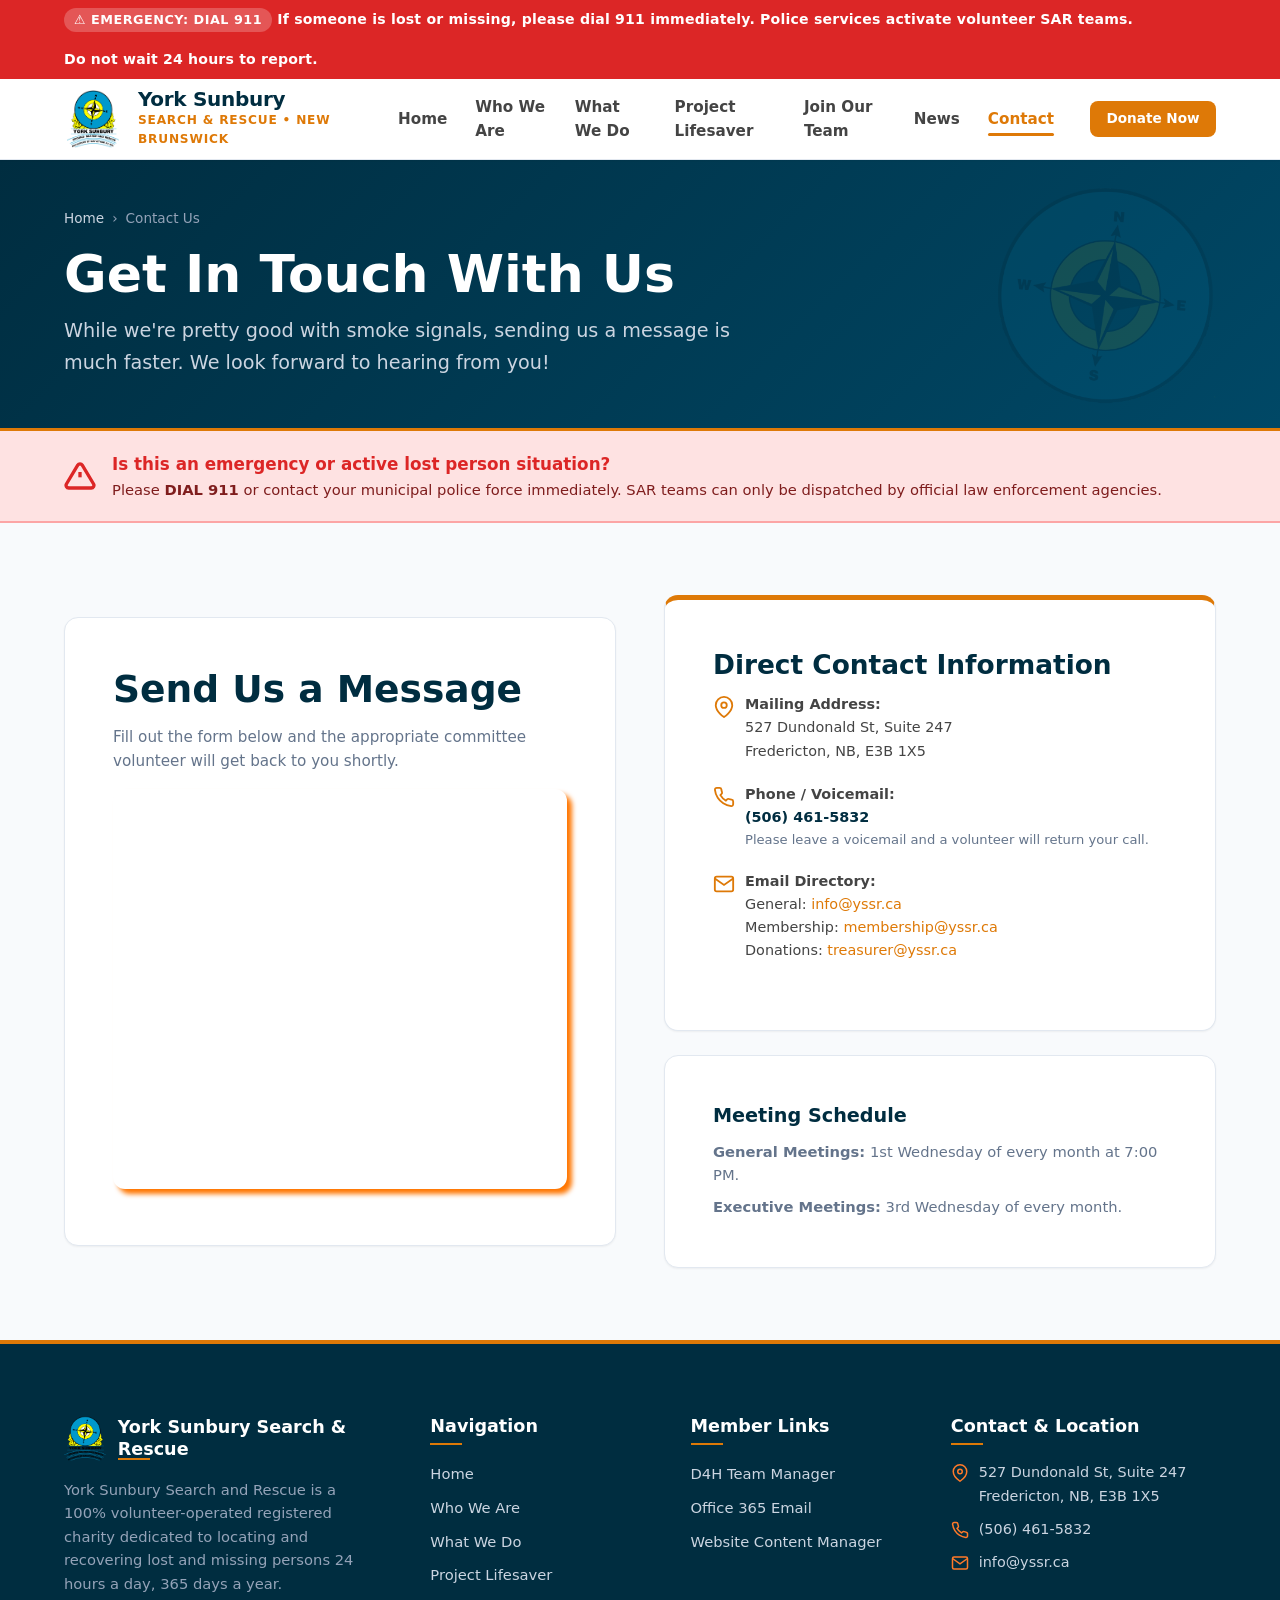
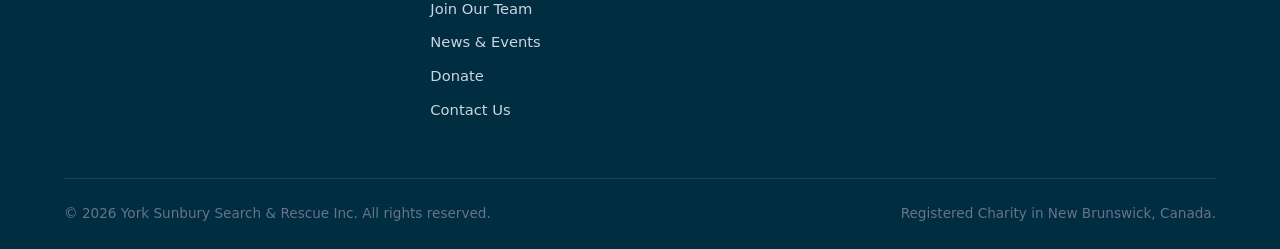
==== commit 8237d2b3: "updating forms" ====
--- a/contact.html
+++ b/contact.html
@@ -94,8 +94,8 @@
               <p style="color: var(--color-text-muted); font-size: 0.95rem;">
                 Fill out the form below and the appropriate committee volunteer will get back to you shortly.
               </p>
-
-              <form id="contactForm" novalidate>
+              <iframe width="640px" height="480px" src="https://forms.cloud.microsoft/r/xj4gU7PDSy?embed=true" frameborder="1" marginwidth="0" marginheight="0" style="border: none; max-width:100%; max-height:100vh" allowfullscreen webkitallowfullscreen mozallowfullscreen msallowfullscreen></iframe>
+              <!-- <form id="contactForm" novalidate>
                 <div class="form-group">
                   <label for="contactName" class="form-label">Your Name <span style="color: var(--color-danger-red);">*</span></label>
                   <input type="text" id="contactName" class="form-control" required placeholder="Jane Doe">
@@ -128,7 +128,7 @@
                 </button>
 
                 <div id="formFeedback"></div>
-              </form>
+              </form> -->
             </div>
           </div>
 
--- a/css/styles.css
+++ b/css/styles.css
@@ -1344,14 +1344,14 @@
   margin: var(--space-lg) 0;
 }
 
-.steps-list li {
+.steps-list > li {
   counter-increment: step-counter;
   position: relative;
   padding-left: 54px;
   margin-bottom: var(--space-lg);
 }
 
-.steps-list li::before {
+.steps-list > li::before {
   content: counter(step-counter);
   position: absolute;
   left: 0;
@@ -1368,14 +1368,22 @@
   justify-content: center;
 }
 
-.steps-list li h4 {
+.steps-list > li > h4 {
   margin-bottom: 4px;
   font-size: 1.15rem;
 }
 
-.steps-list li p {
+.steps-list > li > p {
   color: var(--color-text-muted);
   margin-bottom: 0;
+}
+
+.steps-list ul {
+  list-style: disc;
+}
+
+.steps-list ol {
+  list-style: decimal;
 }
 
 /* Filter Bar (News, FAQs) */
@@ -1586,3 +1594,10 @@
     font-size: 1.05rem;
   }
 }
+
+iframe {
+  width: 50vw;
+  height: 400px;
+  border-radius: 12px;       /* Rounds the corners */
+  box-shadow: 5px 5px 5px #ff7600;
+}
